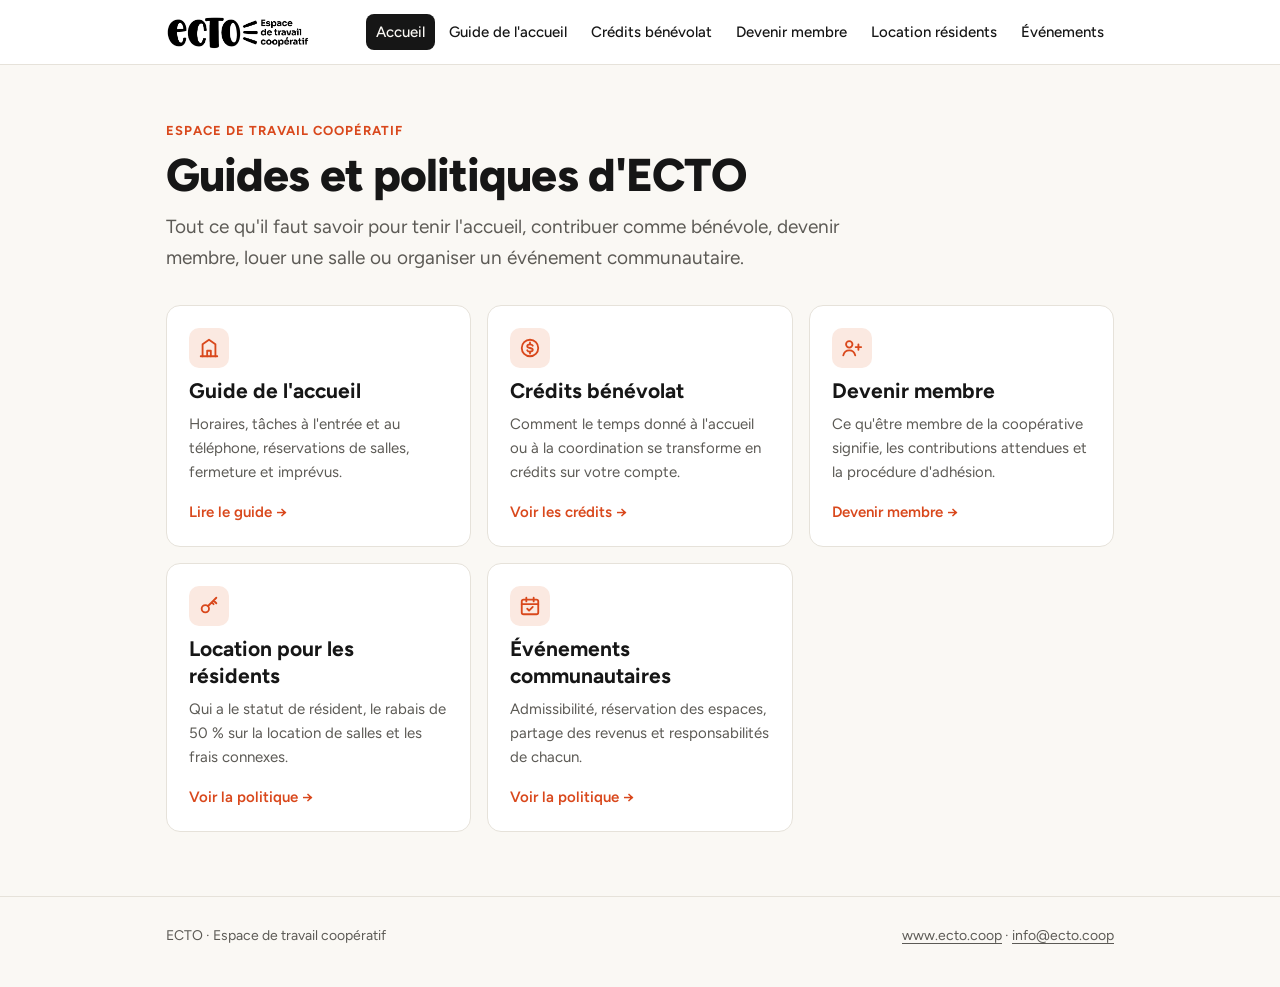
==== index.html @ f6935a98 "Add static website for ECTO guides and policies Six pages (home, welcome guide, volunteer credits, m" ====
<!doctype html>
<html lang="fr">
<head>
  <meta charset="utf-8">
  <meta name="viewport" content="width=device-width, initial-scale=1">
  <title>ECTO — Guides et politiques</title>
  <meta name="description" content="Guides et politiques d'ECTO, espace de travail coopératif : accueil, bénévolat, adhésion, location et événements.">
  <link rel="preconnect" href="https://fonts.googleapis.com">
  <link rel="preconnect" href="https://fonts.gstatic.com" crossorigin>
  <link href="https://fonts.googleapis.com/css2?family=Figtree:wght@400;500;600;700;800&display=swap" rel="stylesheet">
  <link rel="stylesheet" href="assets/style.css">
</head>
<body>
  <div class="site-header">
    <div class="wrap">
      <a class="logo" href="index.html" aria-label="ECTO — accueil"><img src="assets/logo-ecto.jpg" alt="ECTO — Espace de travail coopératif" width="145" height="34"></a>
      <button class="nav-toggle" aria-expanded="false" aria-controls="site-nav">Menu</button>
      <nav class="site-nav" id="site-nav" aria-label="Navigation principale">
        <ul>
          <li><a href="index.html" aria-current="page">Accueil</a></li>
          <li><a href="guide-accueil.html">Guide de l'accueil</a></li>
          <li><a href="credits-benevolat.html">Crédits bénévolat</a></li>
          <li><a href="devenir-membre.html">Devenir membre</a></li>
          <li><a href="location-residents.html">Location résidents</a></li>
          <li><a href="evenements-communautaires.html">Événements</a></li>
        </ul>
      </nav>
    </div>
  </div>

<header class="hero wrap">
  <p class="eyebrow">Espace de travail coopératif</p>
  <h1>Guides et politiques d'ECTO</h1>
  <p class="lead">Tout ce qu'il faut savoir pour tenir l'accueil, contribuer comme bénévole, devenir membre, louer une salle ou organiser un événement communautaire.</p>
</header>

<main class="wrap doc-grid">
  <a class="doc-card" href="guide-accueil.html">
    <span class="icon"><svg viewBox="0 0 24 24" fill="none" stroke="currentColor" stroke-width="2" stroke-linecap="round" stroke-linejoin="round"><path d="M3 21h18"/><path d="M5 21V8l7-5 7 5v13"/><path d="M10 21v-6h4v6"/></svg></span>
    <h2>Guide de l'accueil</h2>
    <p>Horaires, tâches à l'entrée et au téléphone, réservations de salles, fermeture et imprévus.</p>
    <span class="go">Lire le guide →</span>
  </a>
  <a class="doc-card" href="credits-benevolat.html">
    <span class="icon"><svg viewBox="0 0 24 24" fill="none" stroke="currentColor" stroke-width="2" stroke-linecap="round" stroke-linejoin="round"><circle cx="12" cy="12" r="9"/><path d="M15 9.5c-.5-1-1.6-1.5-3-1.5-1.7 0-3 .9-3 2s1.3 1.7 3 2 3 .9 3 2-1.3 2-3 2c-1.4 0-2.5-.5-3-1.5"/><path d="M12 6v2M12 16v2"/></svg></span>
    <h2>Crédits bénévolat</h2>
    <p>Comment le temps donné à l'accueil ou à la coordination se transforme en crédits sur votre compte.</p>
    <span class="go">Voir les crédits →</span>
  </a>
  <a class="doc-card" href="devenir-membre.html">
    <span class="icon"><svg viewBox="0 0 24 24" fill="none" stroke="currentColor" stroke-width="2" stroke-linecap="round" stroke-linejoin="round"><circle cx="9" cy="8" r="3.5"/><path d="M2.5 20c.8-3.5 3.4-5.5 6.5-5.5s5.7 2 6.5 5.5"/><path d="M19 8v6M16 11h6"/></svg></span>
    <h2>Devenir membre</h2>
    <p>Ce qu'être membre de la coopérative signifie, les contributions attendues et la procédure d'adhésion.</p>
    <span class="go">Devenir membre →</span>
  </a>
  <a class="doc-card" href="location-residents.html">
    <span class="icon"><svg viewBox="0 0 24 24" fill="none" stroke="currentColor" stroke-width="2" stroke-linecap="round" stroke-linejoin="round"><circle cx="8" cy="15" r="4"/><path d="M11 12l9-9M17 6l3 3M15 8l2 2"/></svg></span>
    <h2>Location pour les résidents</h2>
    <p>Qui a le statut de résident, le rabais de 50 % sur la location de salles et les frais connexes.</p>
    <span class="go">Voir la politique →</span>
  </a>
  <a class="doc-card" href="evenements-communautaires.html">
    <span class="icon"><svg viewBox="0 0 24 24" fill="none" stroke="currentColor" stroke-width="2" stroke-linecap="round" stroke-linejoin="round"><rect x="3" y="5" width="18" height="16" rx="2"/><path d="M3 10h18M8 3v4M16 3v4"/><path d="M9 15l2 2 4-4"/></svg></span>
    <h2>Événements communautaires</h2>
    <p>Admissibilité, réservation des espaces, partage des revenus et responsabilités de chacun.</p>
    <span class="go">Voir la politique →</span>
  </a>
</main>

  <footer class="site-footer">
    <div class="wrap">
      <span>ECTO · Espace de travail coopératif</span>
      <span><a href="https://www.ecto.coop">www.ecto.coop</a> · <a href="mailto:info@ecto.coop">info@ecto.coop</a></span>
    </div>
  </footer>

  <script>
    (function () {
      var btn = document.querySelector('.nav-toggle');
      var nav = document.getElementById('site-nav');
      btn.addEventListener('click', function () {
        var open = nav.classList.toggle('open');
        btn.setAttribute('aria-expanded', open ? 'true' : 'false');
      });
    })();
  </script>
</body>
</html>
---- assets/style.css ----
:root {
  --bg: #faf8f4;
  --surface: #ffffff;
  --ink: #161616;
  --muted: #5c5a55;
  --line: #e6e2da;
  --accent: #d9481c;
  --accent-soft: #fbe9e1;
  --ok-soft: #e7f2ea;
  --ok: #2f6b3e;
  --radius: 14px;
  --maxw: 980px;
  --font: "Figtree", system-ui, -apple-system, "Segoe UI", Roboto, sans-serif;
}

@media (prefers-color-scheme: dark) {
  :root {
    --bg: #141414;
    --surface: #1d1d1c;
    --ink: #f2efe9;
    --muted: #a8a49c;
    --line: #2f2e2b;
    --accent: #ff7a4d;
    --accent-soft: #3a2219;
    --ok-soft: #1c2e21;
    --ok: #8fd19e;
  }
  .logo img { filter: invert(1); }
}

* { box-sizing: border-box; }

html { scroll-behavior: smooth; }

body {
  margin: 0;
  background: var(--bg);
  color: var(--ink);
  font-family: var(--font);
  font-size: 17px;
  line-height: 1.6;
  -webkit-font-smoothing: antialiased;
}

a { color: var(--accent); text-underline-offset: 3px; }
a:hover { text-decoration-thickness: 2px; }

.wrap { max-width: var(--maxw); margin: 0 auto; padding: 0 16px; }

/* ---------- Header ---------- */
.site-header {
  background: var(--surface);
  border-bottom: 1px solid var(--line);
  position: sticky;
  top: 0;
  z-index: 10;
}
.site-header .wrap {
  display: flex;
  align-items: center;
  justify-content: space-between;
  gap: 16px;
  min-height: 64px;
}
.logo img { height: 34px; width: auto; display: block; }

.nav-toggle {
  display: none;
  background: none;
  border: 1px solid var(--line);
  color: var(--ink);
  border-radius: 8px;
  padding: 6px 12px;
  font: inherit;
  font-size: 15px;
  cursor: pointer;
}
.site-nav ul {
  list-style: none;
  margin: 0;
  padding: 0;
  display: flex;
  flex-wrap: wrap;
  gap: 4px;
}
.site-nav a {
  display: block;
  padding: 6px 10px;
  border-radius: 8px;
  color: var(--ink);
  text-decoration: none;
  font-size: 15px;
  font-weight: 500;
}
.site-nav a:hover { background: var(--accent-soft); }
.site-nav a[aria-current="page"] { background: var(--ink); color: var(--bg); }

@media (max-width: 860px) {
  .nav-toggle { display: block; }
  .site-nav {
    display: none;
    position: absolute;
    top: 64px;
    left: 0;
    right: 0;
    background: var(--surface);
    border-bottom: 1px solid var(--line);
    padding: 8px 16px 16px;
  }
  .site-nav.open { display: block; }
  .site-nav ul { flex-direction: column; }
  .site-nav a { padding: 10px 12px; }
}

/* ---------- Page heading ---------- */
.page-head { padding-top: 48px; padding-bottom: 24px; }
.eyebrow {
  text-transform: uppercase;
  letter-spacing: .08em;
  font-size: 13px;
  font-weight: 700;
  color: var(--accent);
  margin: 0 0 8px;
}
h1 {
  font-size: clamp(32px, 5vw, 46px);
  line-height: 1.1;
  margin: 0 0 12px;
  letter-spacing: -0.02em;
  font-weight: 800;
}
.lead { font-size: 19px; color: var(--muted); max-width: 680px; margin: 0; }
.meta { display: flex; flex-wrap: wrap; gap: 8px; margin-top: 16px; }

.badge {
  display: inline-block;
  font-size: 13px;
  font-weight: 600;
  padding: 3px 10px;
  border-radius: 999px;
  background: var(--accent-soft);
  color: var(--accent);
}
.badge.neutral { background: var(--line); color: var(--muted); }

/* ---------- Content layout ---------- */
.layout {
  display: grid;
  grid-template-columns: 220px 1fr;
  gap: 48px;
  align-items: start;
  padding-bottom: 64px;
}
.toc {
  position: sticky;
  top: 88px;
  font-size: 14px;
}
.toc p { font-weight: 700; margin: 0 0 8px; color: var(--muted); text-transform: uppercase; letter-spacing: .06em; font-size: 12px; }
.toc ol { list-style: none; margin: 0; padding: 0; border-left: 2px solid var(--line); }
.toc a { display: block; padding: 4px 0 4px 12px; color: var(--muted); text-decoration: none; }
.toc a:hover { color: var(--ink); }

@media (max-width: 860px) {
  .layout { grid-template-columns: 1fr; gap: 0; }
  .toc { display: none; }
}

.content { min-width: 0; }
.content section { scroll-margin-top: 88px; margin-bottom: 40px; }
.content h2 {
  font-size: 26px;
  line-height: 1.25;
  margin: 0 0 12px;
  letter-spacing: -0.01em;
}
.content h3 { font-size: 19px; margin: 24px 0 8px; }
.content p { margin: 0 0 14px; }
.content ul, .content ol { padding-left: 22px; margin: 0 0 14px; }
.content li { margin-bottom: 6px; }
.content li ul { margin-top: 6px; }

.num {
  display: inline-block;
  min-width: 1.6em;
  color: var(--accent);
}

/* ---------- Components ---------- */
.card {
  background: var(--surface);
  border: 1px solid var(--line);
  border-radius: var(--radius);
  padding: 20px 22px;
  margin-bottom: 16px;
}
.card > :last-child { margin-bottom: 0; }
.card h3:first-child { margin-top: 0; }

.callout {
  border-left: 4px solid var(--accent);
  background: var(--accent-soft);
  border-radius: 0 var(--radius) var(--radius) 0;
  padding: 16px 20px;
  margin: 0 0 16px;
}
.callout.ok { border-color: var(--ok); background: var(--ok-soft); }
.callout > :last-child { margin-bottom: 0; }

.grid-2 { display: grid; grid-template-columns: repeat(2, 1fr); gap: 16px; margin-bottom: 16px; }
.grid-3 { display: grid; grid-template-columns: repeat(3, 1fr); gap: 16px; margin-bottom: 16px; }
.grid-2 .card, .grid-3 .card { margin-bottom: 0; }
@media (max-width: 680px) {
  .grid-2, .grid-3 { grid-template-columns: 1fr; }
}

.stat { font-size: 34px; font-weight: 800; line-height: 1; margin: 0 0 6px; color: var(--accent); }
.stat-label { margin: 0; color: var(--muted); font-size: 15px; }

.steps { list-style: none; padding: 0 !important; counter-reset: step; }
.steps > li {
  counter-increment: step;
  position: relative;
  padding: 0 0 18px 52px;
  margin: 0;
}
.steps > li::before {
  content: counter(step);
  position: absolute;
  left: 0;
  top: 0;
  width: 34px;
  height: 34px;
  border-radius: 50%;
  background: var(--ink);
  color: var(--bg);
  display: grid;
  place-items: center;
  font-weight: 700;
  font-size: 15px;
}
.steps > li:not(:last-child)::after {
  content: "";
  position: absolute;
  left: 16px;
  top: 38px;
  bottom: 4px;
  width: 2px;
  background: var(--line);
}

.btn {
  display: inline-block;
  background: var(--ink);
  color: var(--bg);
  padding: 10px 18px;
  border-radius: 10px;
  text-decoration: none;
  font-weight: 600;
  font-size: 15px;
}
.btn:hover { background: var(--accent); color: #fff; }
.btn-row { display: flex; flex-wrap: wrap; gap: 10px; margin: 8px 0 16px; }
.btn.ghost { background: transparent; color: var(--ink); border: 1px solid var(--line); }
.btn.ghost:hover { border-color: var(--accent); color: var(--accent); background: transparent; }

.schedule { display: flex; flex-wrap: wrap; gap: 10px; margin: 0 0 16px; }
.schedule span {
  background: var(--surface);
  border: 1px solid var(--line);
  border-radius: 10px;
  padding: 8px 14px;
  font-weight: 600;
}

/* ---------- Home ---------- */
.hero { padding-top: 56px; padding-bottom: 32px; }
.hero h1 { max-width: 720px; }
.doc-grid {
  display: grid;
  grid-template-columns: repeat(auto-fill, minmax(280px, 1fr));
  gap: 16px;
  padding-bottom: 64px;
}
.doc-card {
  display: flex;
  flex-direction: column;
  background: var(--surface);
  border: 1px solid var(--line);
  border-radius: var(--radius);
  padding: 22px;
  text-decoration: none;
  color: var(--ink);
  transition: border-color .15s, transform .15s;
}
.doc-card:hover { border-color: var(--accent); transform: translateY(-2px); }
.doc-card h2 { font-size: 21px; margin: 10px 0 8px; line-height: 1.25; }
.doc-card p { margin: 0 0 16px; color: var(--muted); font-size: 15px; flex: 1; }
.doc-card .go { font-weight: 600; color: var(--accent); font-size: 15px; }
.doc-card .icon {
  width: 40px;
  height: 40px;
  border-radius: 10px;
  background: var(--accent-soft);
  color: var(--accent);
  display: grid;
  place-items: center;
}
.doc-card .icon svg { width: 22px; height: 22px; }

/* ---------- Footer ---------- */
.site-footer {
  border-top: 1px solid var(--line);
  padding: 28px 0 40px;
  color: var(--muted);
  font-size: 14px;
}
.site-footer .wrap { display: flex; flex-wrap: wrap; gap: 8px 24px; justify-content: space-between; }
.site-footer a { color: var(--muted); }

@media print {
  .site-header, .toc, .site-footer { display: none; }
  .layout { grid-template-columns: 1fr; }
  body { background: #fff; color: #000; }
}
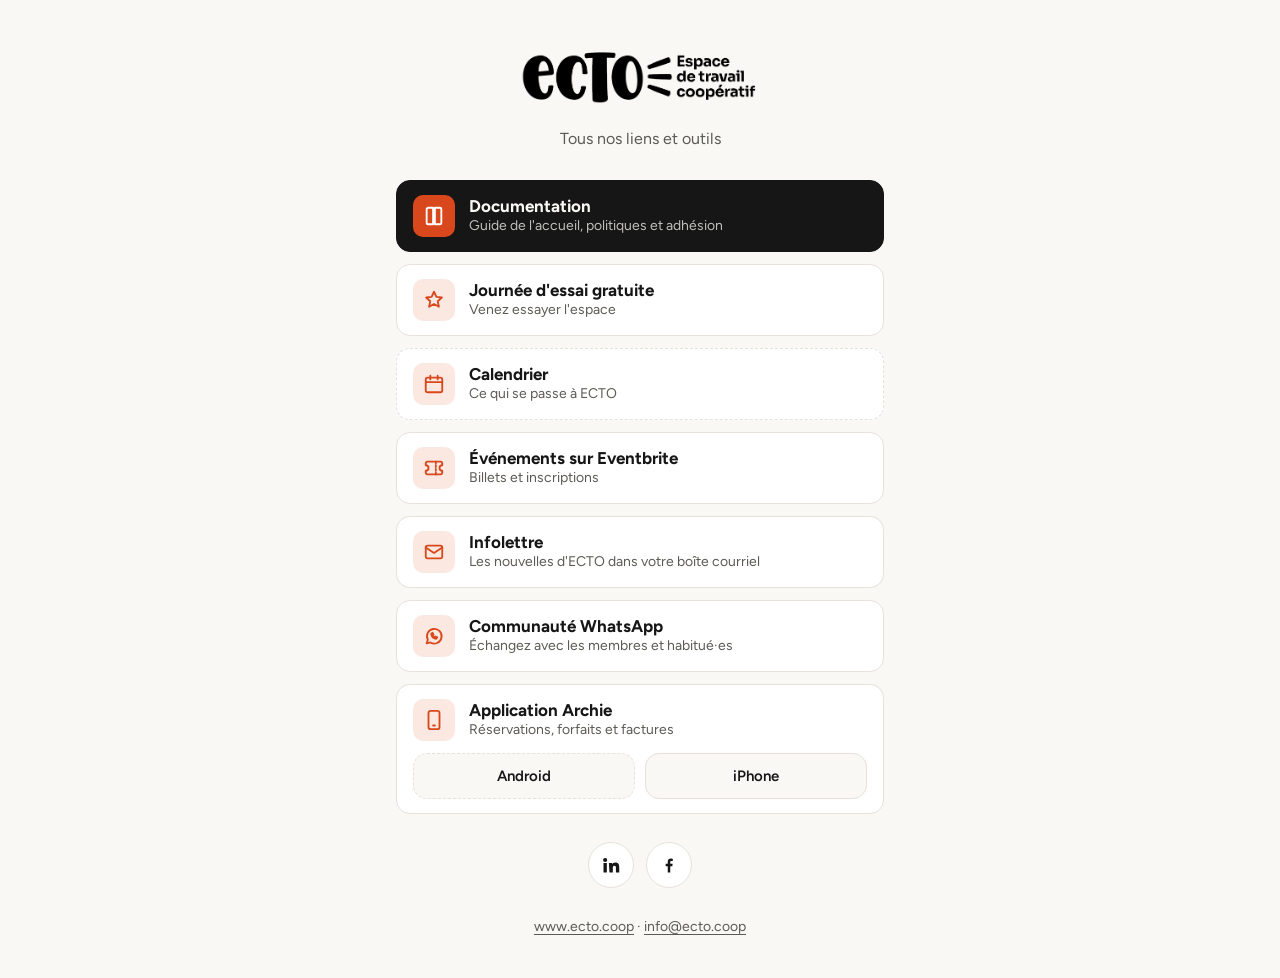
==== commit 4fe2415c: "Turn index into a link page for ECTO tools The documentation home moves to documentation.html. The n" ====
--- a/index.html
+++ b/index.html
@@ -3,86 +3,89 @@
 <head>
   <meta charset="utf-8">
   <meta name="viewport" content="width=device-width, initial-scale=1">
-  <title>ECTO — Guides et politiques</title>
-  <meta name="description" content="Guides et politiques d'ECTO, espace de travail coopératif : accueil, bénévolat, adhésion, location et événements.">
+  <title>ECTO — Liens</title>
+  <meta name="description" content="Tous les liens et outils d'ECTO, espace de travail coopératif : documentation, journée d'essai, événements, infolettre, communauté et application Archie.">
   <link rel="preconnect" href="https://fonts.googleapis.com">
   <link rel="preconnect" href="https://fonts.gstatic.com" crossorigin>
   <link href="https://fonts.googleapis.com/css2?family=Figtree:wght@400;500;600;700;800&display=swap" rel="stylesheet">
   <link rel="stylesheet" href="assets/style.css">
 </head>
-<body>
-  <div class="site-header">
-    <div class="wrap">
-      <a class="logo" href="index.html" aria-label="ECTO — accueil"><img src="assets/logo-ecto.jpg" alt="ECTO — Espace de travail coopératif" width="145" height="34"></a>
-      <button class="nav-toggle" aria-expanded="false" aria-controls="site-nav">Menu</button>
-      <nav class="site-nav" id="site-nav" aria-label="Navigation principale">
-        <ul>
-          <li><a href="index.html" aria-current="page">Accueil</a></li>
-          <li><a href="guide-accueil.html">Guide de l'accueil</a></li>
-          <li><a href="credits-benevolat.html">Crédits bénévolat</a></li>
-          <li><a href="devenir-membre.html">Devenir membre</a></li>
-          <li><a href="location-residents.html">Location résidents</a></li>
-          <li><a href="evenements-communautaires.html">Événements</a></li>
-        </ul>
-      </nav>
-    </div>
-  </div>
+<body class="links-page">
+  <main class="links">
+    <header class="links-head">
+      <a class="logo" href="https://www.ecto.coop"><img src="assets/logo-ecto.jpg" alt="ECTO — Espace de travail coopératif" width="240" height="56"></a>
+      <p>Tous nos liens et outils</p>
+    </header>
 
-<header class="hero wrap">
-  <p class="eyebrow">Espace de travail coopératif</p>
-  <h1>Guides et politiques d'ECTO</h1>
-  <p class="lead">Tout ce qu'il faut savoir pour tenir l'accueil, contribuer comme bénévole, devenir membre, louer une salle ou organiser un événement communautaire.</p>
-</header>
+    <!--
+      LIENS À COMPLÉTER : les liens marqués data-todo pointent vers une adresse
+      provisoire. Remplacez le href puis retirez l'attribut data-todo.
+    -->
+    <ul class="link-list">
+      <li>
+        <a class="link featured" href="documentation.html">
+          <span class="link-icon"><svg viewBox="0 0 24 24" fill="none" stroke="currentColor" stroke-width="2" stroke-linecap="round" stroke-linejoin="round"><path d="M4 4.5A1.5 1.5 0 0 1 5.5 3H11v18H5.5A1.5 1.5 0 0 1 4 19.5z"/><path d="M20 4.5A1.5 1.5 0 0 0 18.5 3H13v18h5.5a1.5 1.5 0 0 0 1.5-1.5z"/></svg></span>
+          <span class="link-text"><strong>Documentation</strong><small>Guide de l'accueil, politiques et adhésion</small></span>
+        </a>
+      </li>
+      <li>
+        <a class="link" href="https://ecto.coop/formulaire-journee-dessai/">
+          <span class="link-icon"><svg viewBox="0 0 24 24" fill="none" stroke="currentColor" stroke-width="2" stroke-linecap="round" stroke-linejoin="round"><path d="M12 3l2.6 5.6 6 .7-4.5 4.1 1.2 6L12 16.4 6.7 19.4l1.2-6L3.4 9.3l6-.7z"/></svg></span>
+          <span class="link-text"><strong>Journée d'essai gratuite</strong><small>Venez essayer l'espace</small></span>
+        </a>
+      </li>
+      <li>
+        <a class="link" href="#" data-todo="calendrier">
+          <span class="link-icon"><svg viewBox="0 0 24 24" fill="none" stroke="currentColor" stroke-width="2" stroke-linecap="round" stroke-linejoin="round"><rect x="3" y="5" width="18" height="16" rx="2"/><path d="M3 10h18M8 3v4M16 3v4"/></svg></span>
+          <span class="link-text"><strong>Calendrier</strong><small>Ce qui se passe à ECTO</small></span>
+        </a>
+      </li>
+      <li>
+        <a class="link" href="https://www.eventbrite.com/o/6151391417">
+          <span class="link-icon"><svg viewBox="0 0 24 24" fill="none" stroke="currentColor" stroke-width="2" stroke-linecap="round" stroke-linejoin="round"><path d="M3 9V7a2 2 0 0 1 2-2h14a2 2 0 0 1 2 2v2a3 3 0 0 0 0 6v2a2 2 0 0 1-2 2H5a2 2 0 0 1-2-2v-2a3 3 0 0 0 0-6z"/><path d="M14 5v14" stroke-dasharray="2 2"/></svg></span>
+          <span class="link-text"><strong>Événements sur Eventbrite</strong><small>Billets et inscriptions</small></span>
+        </a>
+      </li>
+      <li>
+        <a class="link" href="https://e3d7c1e4.sibforms.com/serve/[base64]">
+          <span class="link-icon"><svg viewBox="0 0 24 24" fill="none" stroke="currentColor" stroke-width="2" stroke-linecap="round" stroke-linejoin="round"><rect x="3" y="5" width="18" height="14" rx="2"/><path d="M3 7l9 6 9-6"/></svg></span>
+          <span class="link-text"><strong>Infolettre</strong><small>Les nouvelles d'ECTO dans votre boîte courriel</small></span>
+        </a>
+      </li>
+      <li>
+        <a class="link" href="https://chat.whatsapp.com/CeHUJinr5HvImSAa9Y9lNJ">
+          <span class="link-icon"><svg viewBox="0 0 24 24" fill="none" stroke="currentColor" stroke-width="2" stroke-linecap="round" stroke-linejoin="round"><path d="M4 20l1.3-3.9A8 8 0 1 1 8 19z"/><path d="M9 9.5c0 3 2.5 5.5 5.5 5.5l1-1.5-2-1-1 1a4 4 0 0 1-2-2l1-1-1-2z"/></svg></span>
+          <span class="link-text"><strong>Communauté WhatsApp</strong><small>Échangez avec les membres et habitué·es</small></span>
+        </a>
+      </li>
+      <li class="link-pair">
+        <div class="link-pair-head">
+          <span class="link-icon"><svg viewBox="0 0 24 24" fill="none" stroke="currentColor" stroke-width="2" stroke-linecap="round" stroke-linejoin="round"><rect x="6" y="2" width="12" height="20" rx="2.5"/><path d="M11 18h2"/></svg></span>
+          <span class="link-text"><strong>Application Archie</strong><small>Réservations, forfaits et factures</small></span>
+        </div>
+        <div class="link-pair-buttons">
+          <a class="link small" href="https://archieapp.co/download" data-todo="archie-android">Android</a>
+          <a class="link small" href="https://apps.apple.com/app/id1516909512">iPhone</a>
+        </div>
+      </li>
+    </ul>
 
-<main class="wrap doc-grid">
-  <a class="doc-card" href="guide-accueil.html">
-    <span class="icon"><svg viewBox="0 0 24 24" fill="none" stroke="currentColor" stroke-width="2" stroke-linecap="round" stroke-linejoin="round"><path d="M3 21h18"/><path d="M5 21V8l7-5 7 5v13"/><path d="M10 21v-6h4v6"/></svg></span>
-    <h2>Guide de l'accueil</h2>
-    <p>Horaires, tâches à l'entrée et au téléphone, réservations de salles, fermeture et imprévus.</p>
-    <span class="go">Lire le guide →</span>
-  </a>
-  <a class="doc-card" href="credits-benevolat.html">
-    <span class="icon"><svg viewBox="0 0 24 24" fill="none" stroke="currentColor" stroke-width="2" stroke-linecap="round" stroke-linejoin="round"><circle cx="12" cy="12" r="9"/><path d="M15 9.5c-.5-1-1.6-1.5-3-1.5-1.7 0-3 .9-3 2s1.3 1.7 3 2 3 .9 3 2-1.3 2-3 2c-1.4 0-2.5-.5-3-1.5"/><path d="M12 6v2M12 16v2"/></svg></span>
-    <h2>Crédits bénévolat</h2>
-    <p>Comment le temps donné à l'accueil ou à la coordination se transforme en crédits sur votre compte.</p>
-    <span class="go">Voir les crédits →</span>
-  </a>
-  <a class="doc-card" href="devenir-membre.html">
-    <span class="icon"><svg viewBox="0 0 24 24" fill="none" stroke="currentColor" stroke-width="2" stroke-linecap="round" stroke-linejoin="round"><circle cx="9" cy="8" r="3.5"/><path d="M2.5 20c.8-3.5 3.4-5.5 6.5-5.5s5.7 2 6.5 5.5"/><path d="M19 8v6M16 11h6"/></svg></span>
-    <h2>Devenir membre</h2>
-    <p>Ce qu'être membre de la coopérative signifie, les contributions attendues et la procédure d'adhésion.</p>
-    <span class="go">Devenir membre →</span>
-  </a>
-  <a class="doc-card" href="location-residents.html">
-    <span class="icon"><svg viewBox="0 0 24 24" fill="none" stroke="currentColor" stroke-width="2" stroke-linecap="round" stroke-linejoin="round"><circle cx="8" cy="15" r="4"/><path d="M11 12l9-9M17 6l3 3M15 8l2 2"/></svg></span>
-    <h2>Location pour les résidents</h2>
-    <p>Qui a le statut de résident, le rabais de 50 % sur la location de salles et les frais connexes.</p>
-    <span class="go">Voir la politique →</span>
-  </a>
-  <a class="doc-card" href="evenements-communautaires.html">
-    <span class="icon"><svg viewBox="0 0 24 24" fill="none" stroke="currentColor" stroke-width="2" stroke-linecap="round" stroke-linejoin="round"><rect x="3" y="5" width="18" height="16" rx="2"/><path d="M3 10h18M8 3v4M16 3v4"/><path d="M9 15l2 2 4-4"/></svg></span>
-    <h2>Événements communautaires</h2>
-    <p>Admissibilité, réservation des espaces, partage des revenus et responsabilités de chacun.</p>
-    <span class="go">Voir la politique →</span>
-  </a>
-</main>
+    <ul class="socials" aria-label="Réseaux sociaux">
+      <li>
+        <a href="https://www.linkedin.com/company/coop-rative-ecto/" aria-label="LinkedIn">
+          <svg viewBox="0 0 24 24" fill="currentColor"><path d="M4.98 3.5a2.5 2.5 0 1 1 0 5 2.5 2.5 0 0 1 0-5zM3 9.5h4V21H3zM9.5 9.5h3.8v1.6h.06c.53-1 1.83-2.06 3.77-2.06 4.03 0 4.77 2.65 4.77 6.1V21h-4v-5.2c0-1.24-.02-2.84-1.73-2.84-1.74 0-2 1.35-2 2.75V21h-4z"/></svg>
+        </a>
+      </li>
+      <li>
+        <a href="https://www.facebook.com/ecto.coop" aria-label="Facebook">
+          <svg viewBox="0 0 24 24" fill="currentColor"><path d="M13.5 21v-7.5h2.5l.4-3h-2.9V8.6c0-.87.25-1.46 1.5-1.46h1.55V4.47A20 20 0 0 0 14.3 4.3c-2.25 0-3.8 1.37-3.8 3.9v2.3H8v3h2.5V21z"/></svg>
+        </a>
+      </li>
+    </ul>
 
-  <footer class="site-footer">
-    <div class="wrap">
-      <span>ECTO · Espace de travail coopératif</span>
-      <span><a href="https://www.ecto.coop">www.ecto.coop</a> · <a href="mailto:info@ecto.coop">info@ecto.coop</a></span>
-    </div>
-  </footer>
-
-  <script>
-    (function () {
-      var btn = document.querySelector('.nav-toggle');
-      var nav = document.getElementById('site-nav');
-      btn.addEventListener('click', function () {
-        var open = nav.classList.toggle('open');
-        btn.setAttribute('aria-expanded', open ? 'true' : 'false');
-      });
-    })();
-  </script>
+    <footer class="links-foot">
+      <a href="https://www.ecto.coop">www.ecto.coop</a> · <a href="mailto:info@ecto.coop">info@ecto.coop</a>
+    </footer>
+  </main>
 </body>
 </html>
--- a/assets/style.css
+++ b/assets/style.css
@@ -25,7 +25,7 @@
     --ok-soft: #1c2e21;
     --ok: #8fd19e;
   }
-  .logo img { filter: invert(1); }
+  body .logo img { filter: invert(1); mix-blend-mode: screen; }
 }
 
 * { box-sizing: border-box; }
@@ -62,7 +62,7 @@
   gap: 16px;
   min-height: 64px;
 }
-.logo img { height: 34px; width: auto; display: block; }
+.logo img { height: 34px; width: auto; display: block; mix-blend-mode: multiply; }
 
 .nav-toggle {
   display: none;
@@ -323,3 +323,86 @@
   .layout { grid-template-columns: 1fr; }
   body { background: #fff; color: #000; }
 }
+
+/* ---------- Link page (index) ---------- */
+.links-page { min-height: 100vh; }
+.links {
+  max-width: 520px;
+  margin: 0 auto;
+  padding: 48px 16px 40px;
+}
+.links-head { text-align: center; margin-bottom: 28px; }
+.links-head .logo { display: inline-block; }
+.links-head .logo img { height: 56px; width: auto; margin: 0 auto; }
+.links-head p { margin: 14px 0 0; color: var(--muted); font-size: 16px; }
+
+.link-list { list-style: none; margin: 0; padding: 0; display: grid; gap: 12px; }
+.link, .link-pair {
+  display: flex;
+  align-items: center;
+  gap: 14px;
+  background: var(--surface);
+  border: 1px solid var(--line);
+  border-radius: var(--radius);
+  padding: 14px 16px;
+  color: var(--ink);
+  text-decoration: none;
+  transition: border-color .15s, transform .15s;
+}
+a.link:hover { border-color: var(--accent); transform: translateY(-2px); }
+.link.featured { background: var(--ink); color: var(--bg); border-color: var(--ink); }
+.link.featured small { color: var(--bg); opacity: .75; }
+.link.featured .link-icon { background: var(--accent); color: #fff; }
+
+.link-icon {
+  flex: none;
+  width: 42px;
+  height: 42px;
+  border-radius: 10px;
+  background: var(--accent-soft);
+  color: var(--accent);
+  display: grid;
+  place-items: center;
+}
+.link-icon svg { width: 22px; height: 22px; }
+.link-text { display: flex; flex-direction: column; min-width: 0; }
+.link-text strong { font-size: 17px; line-height: 1.3; }
+.link-text small { font-size: 14px; color: var(--muted); line-height: 1.35; }
+
+.link-pair { flex-direction: column; align-items: stretch; gap: 12px; }
+.link-pair-head { display: flex; align-items: center; gap: 14px; }
+.link-pair-buttons { display: grid; grid-template-columns: 1fr 1fr; gap: 10px; }
+.link.small {
+  justify-content: center;
+  padding: 10px;
+  font-weight: 600;
+  font-size: 15px;
+  background: var(--bg);
+}
+
+.link[data-todo] { border-style: dashed; }
+
+.socials {
+  list-style: none;
+  margin: 28px 0 0;
+  padding: 0;
+  display: flex;
+  justify-content: center;
+  gap: 12px;
+}
+.socials a {
+  width: 46px;
+  height: 46px;
+  border-radius: 50%;
+  display: grid;
+  place-items: center;
+  background: var(--surface);
+  border: 1px solid var(--line);
+  color: var(--ink);
+  transition: border-color .15s, color .15s;
+}
+.socials a:hover { border-color: var(--accent); color: var(--accent); }
+.socials svg { width: 20px; height: 20px; }
+
+.links-foot { text-align: center; margin-top: 28px; font-size: 14px; color: var(--muted); }
+.links-foot a { color: var(--muted); }
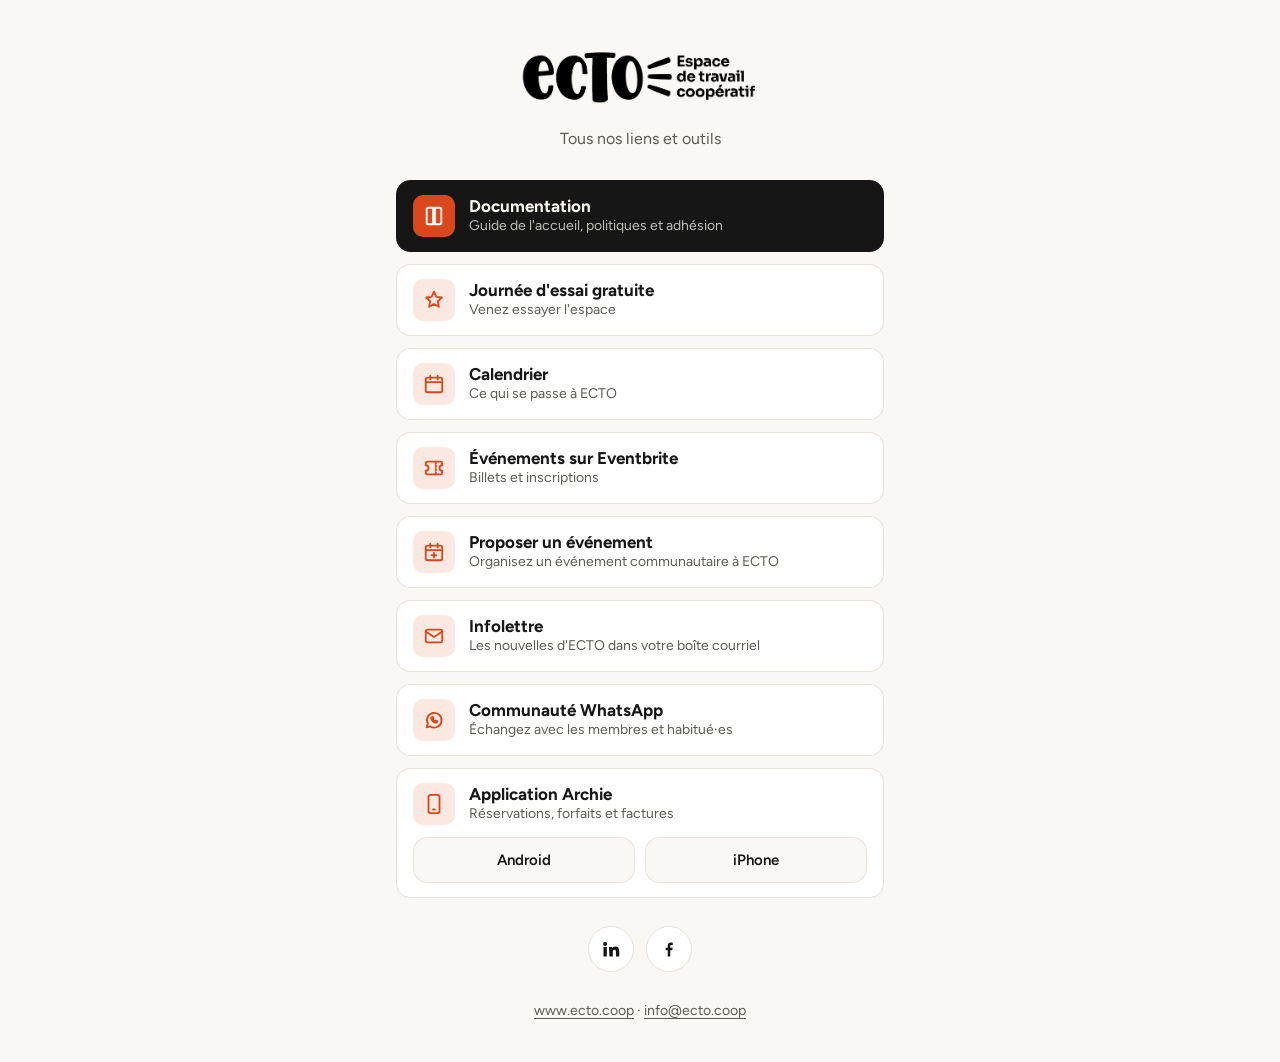
==== commit 421d9ccc: "Fill in remaining tool links on the link page Trial day form, event proposal form, calendar and the " ====
--- a/index.html
+++ b/index.html
@@ -17,10 +17,6 @@
       <p>Tous nos liens et outils</p>
     </header>
 
-    <!--
-      LIENS À COMPLÉTER : les liens marqués data-todo pointent vers une adresse
-      provisoire. Remplacez le href puis retirez l'attribut data-todo.
-    -->
     <ul class="link-list">
       <li>
         <a class="link featured" href="documentation.html">
@@ -29,13 +25,13 @@
         </a>
       </li>
       <li>
-        <a class="link" href="https://ecto.coop/formulaire-journee-dessai/">
+        <a class="link" href="https://form.jotform.com/241643882024051">
           <span class="link-icon"><svg viewBox="0 0 24 24" fill="none" stroke="currentColor" stroke-width="2" stroke-linecap="round" stroke-linejoin="round"><path d="M12 3l2.6 5.6 6 .7-4.5 4.1 1.2 6L12 16.4 6.7 19.4l1.2-6L3.4 9.3l6-.7z"/></svg></span>
           <span class="link-text"><strong>Journée d'essai gratuite</strong><small>Venez essayer l'espace</small></span>
         </a>
       </li>
       <li>
-        <a class="link" href="#" data-todo="calendrier">
+        <a class="link" href="https://calendrier.ecto.coop">
           <span class="link-icon"><svg viewBox="0 0 24 24" fill="none" stroke="currentColor" stroke-width="2" stroke-linecap="round" stroke-linejoin="round"><rect x="3" y="5" width="18" height="16" rx="2"/><path d="M3 10h18M8 3v4M16 3v4"/></svg></span>
           <span class="link-text"><strong>Calendrier</strong><small>Ce qui se passe à ECTO</small></span>
         </a>
@@ -44,6 +40,12 @@
         <a class="link" href="https://www.eventbrite.com/o/6151391417">
           <span class="link-icon"><svg viewBox="0 0 24 24" fill="none" stroke="currentColor" stroke-width="2" stroke-linecap="round" stroke-linejoin="round"><path d="M3 9V7a2 2 0 0 1 2-2h14a2 2 0 0 1 2 2v2a3 3 0 0 0 0 6v2a2 2 0 0 1-2 2H5a2 2 0 0 1-2-2v-2a3 3 0 0 0 0-6z"/><path d="M14 5v14" stroke-dasharray="2 2"/></svg></span>
           <span class="link-text"><strong>Événements sur Eventbrite</strong><small>Billets et inscriptions</small></span>
+        </a>
+      </li>
+      <li>
+        <a class="link" href="https://docs.google.com/forms/d/1024bbvSTSHxNysvDzS1BaW3bJS0vmzf19k7DGwWUXtQ/viewform">
+          <span class="link-icon"><svg viewBox="0 0 24 24" fill="none" stroke="currentColor" stroke-width="2" stroke-linecap="round" stroke-linejoin="round"><rect x="3" y="5" width="18" height="16" rx="2"/><path d="M3 10h18M8 3v4M16 3v4"/><path d="M12 13v5M9.5 15.5h5"/></svg></span>
+          <span class="link-text"><strong>Proposer un événement</strong><small>Organisez un événement communautaire à ECTO</small></span>
         </a>
       </li>
       <li>
@@ -64,7 +66,7 @@
           <span class="link-text"><strong>Application Archie</strong><small>Réservations, forfaits et factures</small></span>
         </div>
         <div class="link-pair-buttons">
-          <a class="link small" href="https://archieapp.co/download" data-todo="archie-android">Android</a>
+          <a class="link small" href="https://play.google.com/store/apps/details?id=com.getspacial.mobileapp">Android</a>
           <a class="link small" href="https://apps.apple.com/app/id1516909512">iPhone</a>
         </div>
       </li>
--- a/assets/style.css
+++ b/assets/style.css
@@ -380,7 +380,6 @@
   background: var(--bg);
 }
 
-.link[data-todo] { border-style: dashed; }
 
 .socials {
   list-style: none;
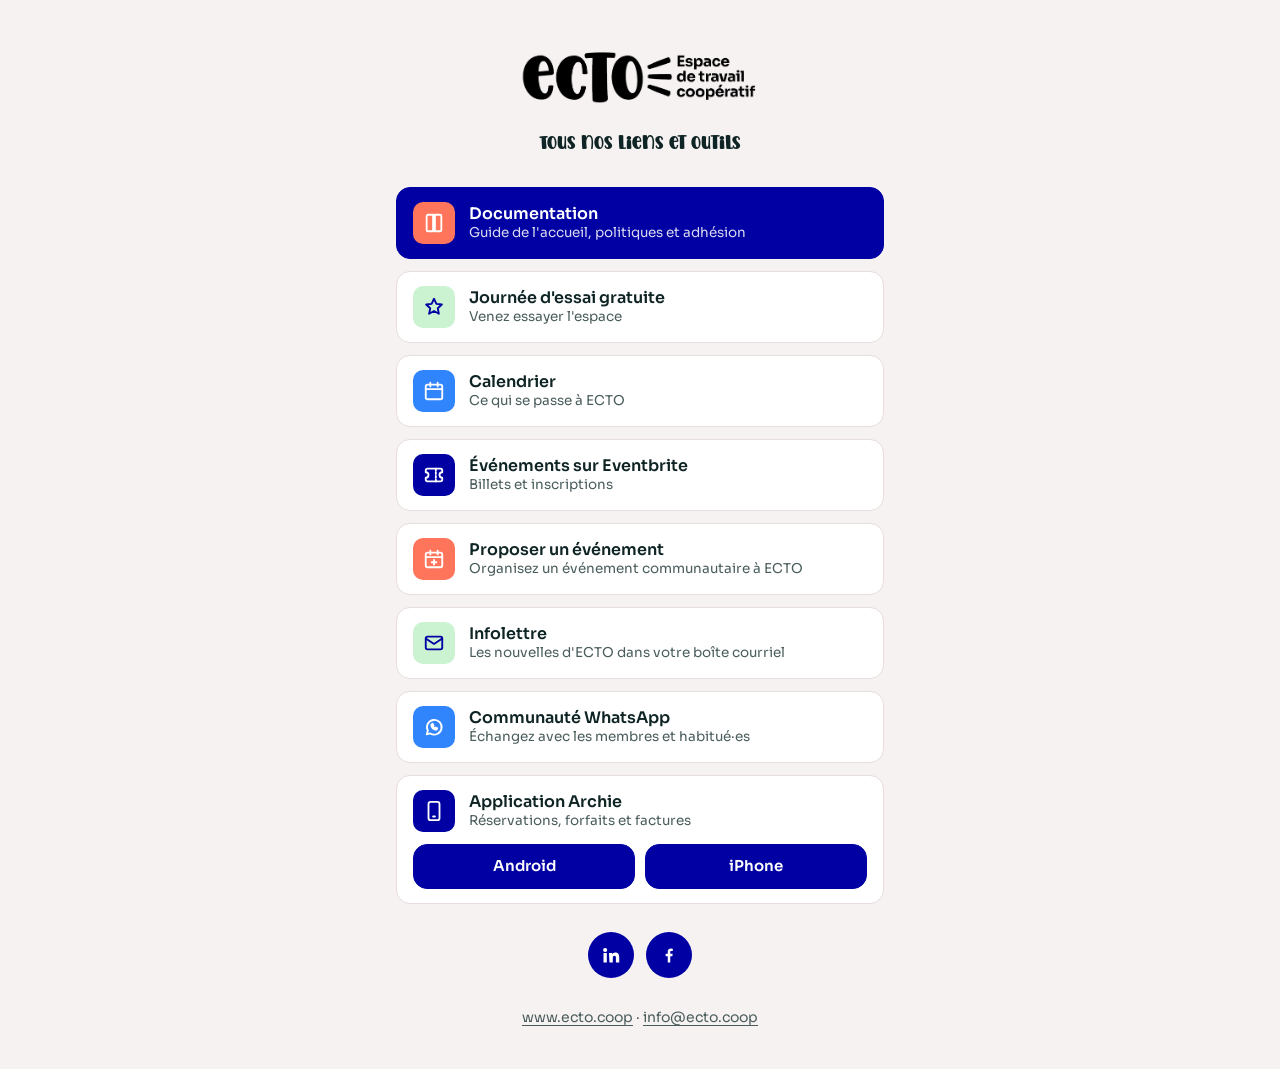
==== commit 4be20e86: "Use ecto.coop colors and fonts Sora for text and Super Sunkissed for headings, with the ecto.coop pa" ====
--- a/index.html
+++ b/index.html
@@ -7,7 +7,7 @@
   <meta name="description" content="Tous les liens et outils d'ECTO, espace de travail coopératif : documentation, journée d'essai, événements, infolettre, communauté et application Archie.">
   <link rel="preconnect" href="https://fonts.googleapis.com">
   <link rel="preconnect" href="https://fonts.gstatic.com" crossorigin>
-  <link href="https://fonts.googleapis.com/css2?family=Figtree:wght@400;500;600;700;800&display=swap" rel="stylesheet">
+  <link href="https://fonts.googleapis.com/css2?family=Sora:wght@400;500;600;700&display=swap" rel="stylesheet">
   <link rel="stylesheet" href="assets/style.css">
 </head>
 <body class="links-page">
@@ -43,7 +43,7 @@
         </a>
       </li>
       <li>
-        <a class="link" href="https://docs.google.com/forms/d/1024bbvSTSHxNysvDzS1BaW3bJS0vmzf19k7DGwWUXtQ/viewform">
+        <a class="link" href="https://forms.gle/PgiZMT22bEAgsQfm6">
           <span class="link-icon"><svg viewBox="0 0 24 24" fill="none" stroke="currentColor" stroke-width="2" stroke-linecap="round" stroke-linejoin="round"><rect x="3" y="5" width="18" height="16" rx="2"/><path d="M3 10h18M8 3v4M16 3v4"/><path d="M12 13v5M9.5 15.5h5"/></svg></span>
           <span class="link-text"><strong>Proposer un événement</strong><small>Organisez un événement communautaire à ECTO</small></span>
         </a>
--- a/assets/style.css
+++ b/assets/style.css
@@ -1,29 +1,56 @@
+/* Palette et polices reprises de www.ecto.coop */
+
+@font-face {
+  font-family: "Super Sunkissed";
+  src: url("fonts/Super-Sunkissed.ttf") format("truetype");
+  font-weight: 400;
+  font-style: normal;
+  font-display: swap;
+}
+
 :root {
-  --bg: #faf8f4;
+  /* Couleurs ECTO */
+  --ecto-bleu: #0000a3;
+  --ecto-bleu-clair: #3185fc;
+  --ecto-corail: #ff755c;
+  --ecto-menthe: #cbf3d2;
+  --ecto-sarcelle: #155b5a;
+  --ecto-encre: #0f2424;
+  --ecto-creme: #f7f2f2;
+
+  --bg: var(--ecto-creme);
   --surface: #ffffff;
-  --ink: #161616;
-  --muted: #5c5a55;
-  --line: #e6e2da;
-  --accent: #d9481c;
-  --accent-soft: #fbe9e1;
-  --ok-soft: #e7f2ea;
-  --ok: #2f6b3e;
+  --ink: var(--ecto-encre);
+  --muted: #4a5c5c;
+  --line: #e7dddd;
+  --accent: var(--ecto-bleu);
+  --accent-soft: #e5e5f6;
+  --on-accent: #ffffff;
+  --coral-soft: #ffe8e3;
+  --ok: var(--ecto-sarcelle);
+  --ok-soft: var(--ecto-menthe);
+  --hero-bg: var(--ecto-bleu);
+  --hero-ink: #ffffff;
+
   --radius: 14px;
   --maxw: 980px;
-  --font: "Figtree", system-ui, -apple-system, "Segoe UI", Roboto, sans-serif;
+  --font: "Sora", system-ui, -apple-system, "Segoe UI", Roboto, sans-serif;
+  --display: "Super Sunkissed", "Sora", system-ui, sans-serif;
 }
 
 @media (prefers-color-scheme: dark) {
   :root {
-    --bg: #141414;
-    --surface: #1d1d1c;
-    --ink: #f2efe9;
-    --muted: #a8a49c;
-    --line: #2f2e2b;
-    --accent: #ff7a4d;
-    --accent-soft: #3a2219;
-    --ok-soft: #1c2e21;
-    --ok: #8fd19e;
+    --bg: #0c1d1d;
+    --surface: #132b2b;
+    --ink: #f7f2f2;
+    --muted: #a9bdbd;
+    --line: #234040;
+    --accent: #9fb4ff;
+    --accent-soft: #1d2654;
+    --on-accent: #0f2424;
+    --coral-soft: #3a231f;
+    --ok: var(--ecto-menthe);
+    --ok-soft: #183a33;
   }
   body .logo img { filter: invert(1); mix-blend-mode: screen; }
 }
@@ -37,8 +64,8 @@
   background: var(--bg);
   color: var(--ink);
   font-family: var(--font);
-  font-size: 17px;
-  line-height: 1.6;
+  font-size: 16px;
+  line-height: 1.65;
   -webkit-font-smoothing: antialiased;
 }
 
@@ -47,32 +74,40 @@
 
 .wrap { max-width: var(--maxw); margin: 0 auto; padding: 0 16px; }
 
+h1, .content h2, .doc-card h2, .stat {
+  font-family: var(--display);
+  font-weight: 400;
+  font-synthesis: none;
+}
+
 /* ---------- Header ---------- */
 .site-header {
-  background: var(--surface);
+  background: var(--bg);
   border-bottom: 1px solid var(--line);
   position: sticky;
   top: 0;
   z-index: 10;
 }
 .site-header .wrap {
+  max-width: 1180px;
   display: flex;
   align-items: center;
   justify-content: space-between;
   gap: 16px;
-  min-height: 64px;
+  min-height: 68px;
 }
 .logo img { height: 34px; width: auto; display: block; mix-blend-mode: multiply; }
 
 .nav-toggle {
   display: none;
   background: none;
-  border: 1px solid var(--line);
+  border: 1px solid var(--ink);
   color: var(--ink);
   border-radius: 8px;
   padding: 6px 12px;
   font: inherit;
-  font-size: 15px;
+  font-size: 14px;
+  font-weight: 600;
   cursor: pointer;
 }
 .site-nav ul {
@@ -81,7 +116,7 @@
   padding: 0;
   display: flex;
   flex-wrap: wrap;
-  gap: 4px;
+  gap: 2px;
 }
 .site-nav a {
   display: block;
@@ -89,59 +124,69 @@
   border-radius: 8px;
   color: var(--ink);
   text-decoration: none;
-  font-size: 15px;
+  font-size: 14px;
   font-weight: 500;
 }
 .site-nav a:hover { background: var(--accent-soft); }
-.site-nav a[aria-current="page"] { background: var(--ink); color: var(--bg); }
-
-@media (max-width: 860px) {
+.site-nav a[aria-current="page"] { background: var(--hero-bg); color: #fff; }
+
+@media (max-width: 1120px) {
   .nav-toggle { display: block; }
   .site-nav {
     display: none;
     position: absolute;
-    top: 64px;
+    top: 68px;
     left: 0;
     right: 0;
-    background: var(--surface);
+    background: var(--bg);
     border-bottom: 1px solid var(--line);
     padding: 8px 16px 16px;
   }
   .site-nav.open { display: block; }
-  .site-nav ul { flex-direction: column; }
-  .site-nav a { padding: 10px 12px; }
-}
-
-/* ---------- Page heading ---------- */
-.page-head { padding-top: 48px; padding-bottom: 24px; }
+  .site-nav ul { flex-direction: column; flex-wrap: nowrap; }
+  .site-nav a { padding: 10px 12px; font-size: 16px; }
+}
+
+/* ---------- Page heading (bloc bleu, comme sur ecto.coop) ---------- */
+.page-head, .hero {
+  background: var(--hero-bg);
+  color: var(--hero-ink);
+  border-radius: var(--radius);
+  max-width: calc(var(--maxw) - 32px);
+  margin: 24px auto 40px;
+  padding: 40px 36px;
+}
+@media (max-width: 1012px) {
+  .page-head, .hero { margin-left: 16px; margin-right: 16px; }
+}
+@media (max-width: 600px) {
+  .page-head, .hero { padding: 28px 20px; }
+}
 .eyebrow {
-  text-transform: uppercase;
-  letter-spacing: .08em;
-  font-size: 13px;
-  font-weight: 700;
-  color: var(--accent);
-  margin: 0 0 8px;
+  font-family: var(--display);
+  font-size: 17px;
+  color: var(--ecto-corail);
+  margin: 0 0 10px;
 }
 h1 {
-  font-size: clamp(32px, 5vw, 46px);
-  line-height: 1.1;
-  margin: 0 0 12px;
-  letter-spacing: -0.02em;
-  font-weight: 800;
-}
-.lead { font-size: 19px; color: var(--muted); max-width: 680px; margin: 0; }
-.meta { display: flex; flex-wrap: wrap; gap: 8px; margin-top: 16px; }
+  font-size: clamp(34px, 5.5vw, 52px);
+  line-height: 1.05;
+  margin: 0 0 14px;
+}
+.lead { font-size: 17px; max-width: 680px; margin: 0; }
+.page-head .lead, .hero .lead { color: rgba(255, 255, 255, .88); }
+.meta { display: flex; flex-wrap: wrap; gap: 8px; margin-top: 18px; }
 
 .badge {
   display: inline-block;
   font-size: 13px;
   font-weight: 600;
-  padding: 3px 10px;
+  padding: 4px 14px;
   border-radius: 999px;
-  background: var(--accent-soft);
-  color: var(--accent);
-}
-.badge.neutral { background: var(--line); color: var(--muted); }
+  background: #fff;
+  color: var(--ecto-encre);
+}
+.badge.neutral { background: transparent; color: #fff; border: 1px solid rgba(255, 255, 255, .6); }
 
 /* ---------- Content layout ---------- */
 .layout {
@@ -153,36 +198,36 @@
 }
 .toc {
   position: sticky;
-  top: 88px;
+  top: 92px;
   font-size: 14px;
 }
 .toc p { font-weight: 700; margin: 0 0 8px; color: var(--muted); text-transform: uppercase; letter-spacing: .06em; font-size: 12px; }
 .toc ol { list-style: none; margin: 0; padding: 0; border-left: 2px solid var(--line); }
-.toc a { display: block; padding: 4px 0 4px 12px; color: var(--muted); text-decoration: none; }
-.toc a:hover { color: var(--ink); }
-
-@media (max-width: 860px) {
+.toc a { display: block; padding: 4px 0 4px 12px; margin-left: -2px; border-left: 2px solid transparent; color: var(--muted); text-decoration: none; }
+.toc a:hover { color: var(--ink); border-left-color: var(--ecto-corail); }
+
+@media (max-width: 900px) {
   .layout { grid-template-columns: 1fr; gap: 0; }
   .toc { display: none; }
 }
 
 .content { min-width: 0; }
-.content section { scroll-margin-top: 88px; margin-bottom: 40px; }
+.content section { scroll-margin-top: 92px; margin-bottom: 44px; }
 .content h2 {
-  font-size: 26px;
-  line-height: 1.25;
-  margin: 0 0 12px;
-  letter-spacing: -0.01em;
-}
-.content h3 { font-size: 19px; margin: 24px 0 8px; }
+  font-size: 30px;
+  line-height: 1.15;
+  margin: 0 0 14px;
+}
+.content h3 { font-size: 17px; font-weight: 700; margin: 24px 0 8px; }
 .content p { margin: 0 0 14px; }
 .content ul, .content ol { padding-left: 22px; margin: 0 0 14px; }
 .content li { margin-bottom: 6px; }
+.content li::marker { color: var(--accent); }
 .content li ul { margin-top: 6px; }
 
 .num {
   display: inline-block;
-  min-width: 1.6em;
+  min-width: 1.4em;
   color: var(--accent);
 }
 
@@ -198,8 +243,8 @@
 .card h3:first-child { margin-top: 0; }
 
 .callout {
-  border-left: 4px solid var(--accent);
-  background: var(--accent-soft);
+  border-left: 4px solid var(--ecto-corail);
+  background: var(--coral-soft);
   border-radius: 0 var(--radius) var(--radius) 0;
   padding: 16px 20px;
   margin: 0 0 16px;
@@ -214,7 +259,7 @@
   .grid-2, .grid-3 { grid-template-columns: 1fr; }
 }
 
-.stat { font-size: 34px; font-weight: 800; line-height: 1; margin: 0 0 6px; color: var(--accent); }
+.stat { font-size: 40px; line-height: 1; margin: 0 0 8px; color: var(--accent); }
 .stat-label { margin: 0; color: var(--muted); font-size: 15px; }
 
 .steps { list-style: none; padding: 0 !important; counter-reset: step; }
@@ -232,8 +277,8 @@
   width: 34px;
   height: 34px;
   border-radius: 50%;
-  background: var(--ink);
-  color: var(--bg);
+  background: var(--hero-bg);
+  color: #fff;
   display: grid;
   place-items: center;
   font-weight: 700;
@@ -251,30 +296,29 @@
 
 .btn {
   display: inline-block;
-  background: var(--ink);
-  color: var(--bg);
-  padding: 10px 18px;
-  border-radius: 10px;
+  background: var(--accent);
+  color: var(--on-accent);
+  padding: 9px 18px;
+  border-radius: 8px;
   text-decoration: none;
   font-weight: 600;
   font-size: 15px;
-}
-.btn:hover { background: var(--accent); color: #fff; }
+  border: 1px solid var(--accent);
+}
+.btn:hover { background: var(--ecto-bleu-clair); border-color: var(--ecto-bleu-clair); color: #fff; }
 .btn-row { display: flex; flex-wrap: wrap; gap: 10px; margin: 8px 0 16px; }
-.btn.ghost { background: transparent; color: var(--ink); border: 1px solid var(--line); }
+.btn.ghost { background: transparent; color: var(--ink); border: 1px solid var(--ink); }
 .btn.ghost:hover { border-color: var(--accent); color: var(--accent); background: transparent; }
 
 .schedule { display: flex; flex-wrap: wrap; gap: 10px; margin: 0 0 16px; }
 .schedule span {
-  background: var(--surface);
-  border: 1px solid var(--line);
-  border-radius: 10px;
-  padding: 8px 14px;
+  background: var(--ok-soft);
+  border-radius: 999px;
+  padding: 6px 16px;
   font-weight: 600;
 }
 
-/* ---------- Home ---------- */
-.hero { padding-top: 56px; padding-bottom: 32px; }
+/* ---------- Accueil de la documentation ---------- */
 .hero h1 { max-width: 720px; }
 .doc-grid {
   display: grid;
@@ -294,37 +338,45 @@
   transition: border-color .15s, transform .15s;
 }
 .doc-card:hover { border-color: var(--accent); transform: translateY(-2px); }
-.doc-card h2 { font-size: 21px; margin: 10px 0 8px; line-height: 1.25; }
+.doc-card h2 { font-size: 26px; margin: 14px 0 8px; line-height: 1.1; }
 .doc-card p { margin: 0 0 16px; color: var(--muted); font-size: 15px; flex: 1; }
 .doc-card .go { font-weight: 600; color: var(--accent); font-size: 15px; }
-.doc-card .icon {
-  width: 40px;
-  height: 40px;
+
+/* Pastilles d'icônes aux couleurs d'ECTO, en alternance */
+.doc-card .icon, .link-icon {
+  flex: none;
+  width: 42px;
+  height: 42px;
   border-radius: 10px;
-  background: var(--accent-soft);
-  color: var(--accent);
   display: grid;
   place-items: center;
-}
-.doc-card .icon svg { width: 22px; height: 22px; }
+  background: var(--ecto-corail);
+  color: #fff;
+}
+.doc-card .icon svg, .link-icon svg { width: 22px; height: 22px; }
+.doc-card:nth-child(4n+2) .icon, .link-list > li:nth-child(4n+2) .link-icon { background: var(--ecto-menthe); color: var(--ecto-bleu); }
+.doc-card:nth-child(4n+3) .icon, .link-list > li:nth-child(4n+3) .link-icon { background: var(--ecto-bleu-clair); }
+.doc-card:nth-child(4n+4) .icon, .link-list > li:nth-child(4n+4) .link-icon { background: var(--ecto-bleu); }
 
 /* ---------- Footer ---------- */
 .site-footer {
-  border-top: 1px solid var(--line);
-  padding: 28px 0 40px;
-  color: var(--muted);
+  background: var(--hero-bg);
+  color: rgba(255, 255, 255, .88);
+  padding: 28px 0 36px;
   font-size: 14px;
 }
 .site-footer .wrap { display: flex; flex-wrap: wrap; gap: 8px 24px; justify-content: space-between; }
-.site-footer a { color: var(--muted); }
+.site-footer a { color: #fff; }
 
 @media print {
   .site-header, .toc, .site-footer { display: none; }
   .layout { grid-template-columns: 1fr; }
+  .page-head { background: none; color: #000; padding: 0; }
+  .page-head .lead { color: #333; }
   body { background: #fff; color: #000; }
 }
 
-/* ---------- Link page (index) ---------- */
+/* ---------- Page de liens (index) ---------- */
 .links-page { min-height: 100vh; }
 .links {
   max-width: 520px;
@@ -334,7 +386,12 @@
 .links-head { text-align: center; margin-bottom: 28px; }
 .links-head .logo { display: inline-block; }
 .links-head .logo img { height: 56px; width: auto; margin: 0 auto; }
-.links-head p { margin: 14px 0 0; color: var(--muted); font-size: 16px; }
+.links-head p {
+  margin: 14px 0 0;
+  font-family: var(--display);
+  font-size: 20px;
+  color: var(--ink);
+}
 
 .link-list { list-style: none; margin: 0; padding: 0; display: grid; gap: 12px; }
 .link, .link-pair {
@@ -350,36 +407,27 @@
   transition: border-color .15s, transform .15s;
 }
 a.link:hover { border-color: var(--accent); transform: translateY(-2px); }
-.link.featured { background: var(--ink); color: var(--bg); border-color: var(--ink); }
-.link.featured small { color: var(--bg); opacity: .75; }
-.link.featured .link-icon { background: var(--accent); color: #fff; }
-
-.link-icon {
-  flex: none;
-  width: 42px;
-  height: 42px;
-  border-radius: 10px;
-  background: var(--accent-soft);
-  color: var(--accent);
-  display: grid;
-  place-items: center;
-}
-.link-icon svg { width: 22px; height: 22px; }
+.link.featured { background: var(--hero-bg); color: #fff; border-color: var(--hero-bg); }
+.link.featured small { color: #fff; opacity: .85; }
+.link-list > li .link.featured .link-icon { background: var(--ecto-corail); color: #fff; }
+
 .link-text { display: flex; flex-direction: column; min-width: 0; }
-.link-text strong { font-size: 17px; line-height: 1.3; }
-.link-text small { font-size: 14px; color: var(--muted); line-height: 1.35; }
+.link-text strong { font-size: 16px; font-weight: 600; line-height: 1.3; }
+.link-text small { font-size: 13.5px; color: var(--muted); line-height: 1.4; }
 
 .link-pair { flex-direction: column; align-items: stretch; gap: 12px; }
 .link-pair-head { display: flex; align-items: center; gap: 14px; }
 .link-pair-buttons { display: grid; grid-template-columns: 1fr 1fr; gap: 10px; }
 .link.small {
   justify-content: center;
-  padding: 10px;
+  padding: 9px;
   font-weight: 600;
   font-size: 15px;
-  background: var(--bg);
-}
-
+  background: var(--accent);
+  border-color: var(--accent);
+  color: var(--on-accent);
+}
+a.link.small:hover { background: var(--ecto-bleu-clair); border-color: var(--ecto-bleu-clair); color: #fff; }
 
 .socials {
   list-style: none;
@@ -395,12 +443,11 @@
   border-radius: 50%;
   display: grid;
   place-items: center;
-  background: var(--surface);
-  border: 1px solid var(--line);
-  color: var(--ink);
-  transition: border-color .15s, color .15s;
-}
-.socials a:hover { border-color: var(--accent); color: var(--accent); }
+  background: var(--hero-bg);
+  color: #fff;
+  transition: background .15s;
+}
+.socials a:hover { background: var(--ecto-bleu-clair); }
 .socials svg { width: 20px; height: 20px; }
 
 .links-foot { text-align: center; margin-top: 28px; font-size: 14px; color: var(--muted); }
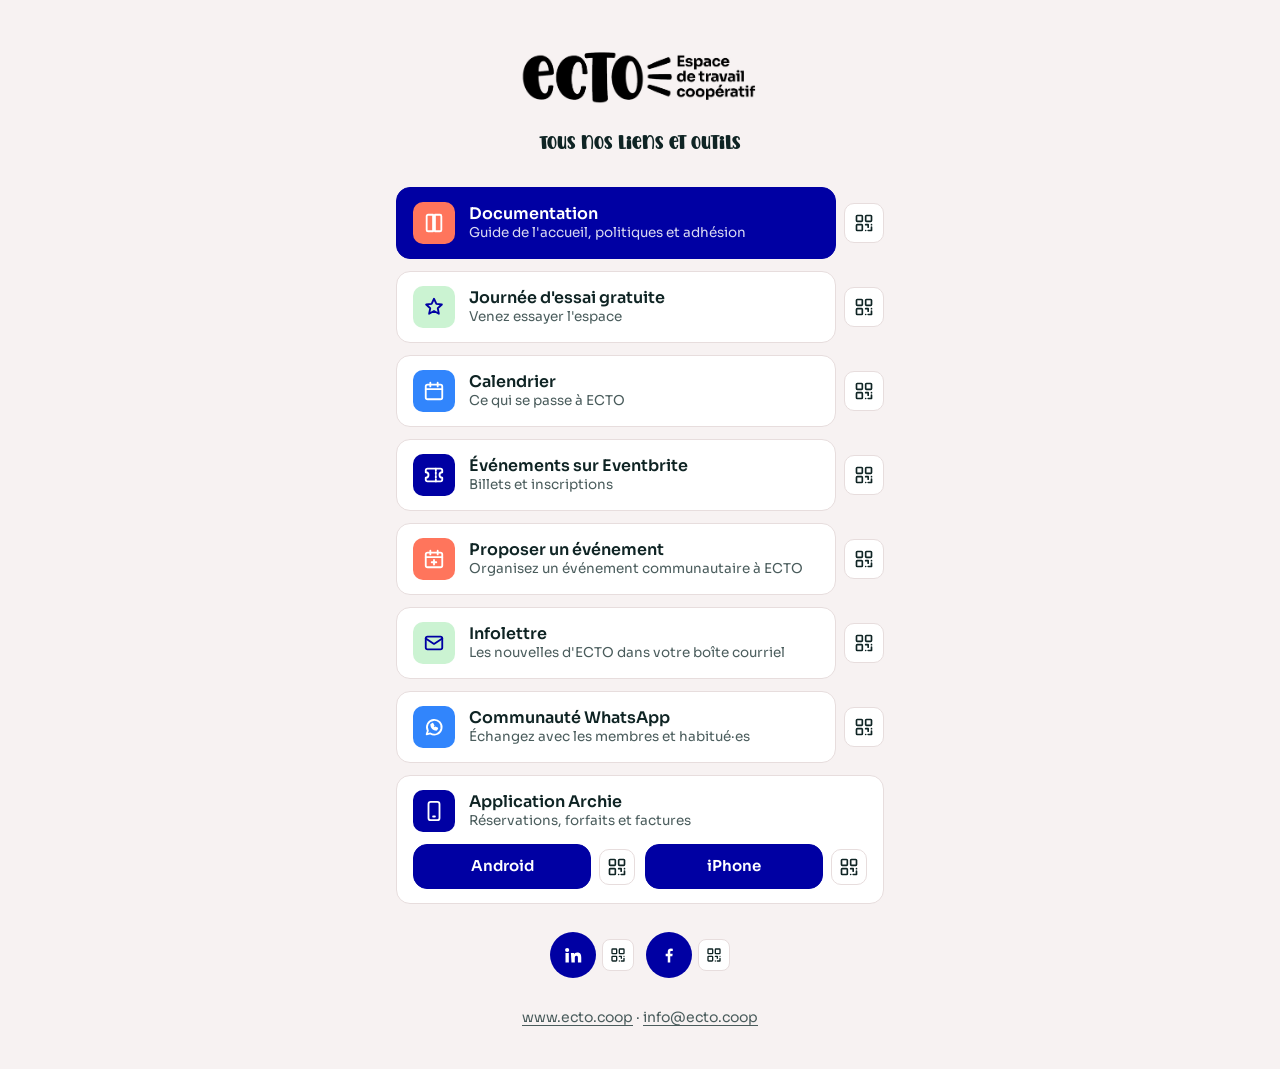
==== commit c053b847: "Add QR code buttons to the link page Each link gets a small square button that opens a dialog with t" ====
--- a/index.html
+++ b/index.html
@@ -66,8 +66,8 @@
           <span class="link-text"><strong>Application Archie</strong><small>Réservations, forfaits et factures</small></span>
         </div>
         <div class="link-pair-buttons">
-          <a class="link small" href="https://play.google.com/store/apps/details?id=com.getspacial.mobileapp">Android</a>
-          <a class="link small" href="https://apps.apple.com/app/id1516909512">iPhone</a>
+          <a class="link small" href="https://play.google.com/store/apps/details?id=com.getspacial.mobileapp" data-qr-title="Archie pour Android">Android</a>
+          <a class="link small" href="https://apps.apple.com/app/id1516909512" data-qr-title="Archie pour iPhone">iPhone</a>
         </div>
       </li>
     </ul>
@@ -89,5 +89,7 @@
       <a href="https://www.ecto.coop">www.ecto.coop</a> · <a href="mailto:info@ecto.coop">info@ecto.coop</a>
     </footer>
   </main>
+  <script src="assets/vendor/qrcode.min.js"></script>
+  <script src="assets/qr.js"></script>
 </body>
 </html>
--- a/assets/style.css
+++ b/assets/style.css
@@ -452,3 +452,81 @@
 
 .links-foot { text-align: center; margin-top: 28px; font-size: 14px; color: var(--muted); }
 .links-foot a { color: var(--muted); }
+
+/* ---------- Codes QR (page de liens) ---------- */
+.qr-wrap { display: flex; align-items: center; gap: 8px; min-width: 0; }
+.qr-wrap > .link { flex: 1; min-width: 0; }
+
+.qr-btn {
+  flex: none;
+  width: 40px;
+  height: 40px;
+  display: grid;
+  place-items: center;
+  padding: 0;
+  border-radius: 10px;
+  border: 1px solid var(--line);
+  background: var(--surface);
+  color: var(--ink);
+  cursor: pointer;
+  transition: border-color .15s, color .15s;
+}
+.qr-btn:hover { border-color: var(--accent); color: var(--accent); }
+.qr-btn:focus-visible { outline: 2px solid var(--ecto-bleu-clair); outline-offset: 2px; }
+.qr-btn svg { width: 20px; height: 20px; }
+
+.link-pair-buttons .qr-btn { width: 36px; height: 36px; }
+.socials .qr-wrap { gap: 6px; }
+.socials .qr-btn { width: 32px; height: 32px; border-radius: 8px; }
+.socials .qr-btn svg { width: 16px; height: 16px; }
+
+.qr-dialog {
+  width: min(360px, calc(100vw - 32px));
+  padding: 28px 24px 22px;
+  border: none;
+  border-radius: var(--radius);
+  background: var(--surface);
+  color: var(--ink);
+  text-align: center;
+  box-shadow: 0 20px 60px rgba(15, 36, 36, .3);
+}
+.qr-dialog::backdrop { background: rgba(15, 36, 36, .55); }
+.qr-dialog h2 {
+  font-family: var(--display);
+  font-weight: 400;
+  font-size: 26px;
+  line-height: 1.1;
+  margin: 0 32px 16px;
+}
+.qr-close {
+  position: absolute;
+  top: 12px;
+  right: 12px;
+  width: 36px;
+  height: 36px;
+  display: grid;
+  place-items: center;
+  padding: 0;
+  border: none;
+  border-radius: 50%;
+  background: transparent;
+  color: var(--muted);
+  cursor: pointer;
+}
+.qr-close:hover { background: var(--accent-soft); color: var(--ink); }
+.qr-close svg { width: 20px; height: 20px; }
+.qr-code {
+  display: block;
+  width: 240px;
+  max-width: 100%;
+  margin: 0 auto;
+  border-radius: 12px;
+  overflow: hidden;
+  border: 2px solid transparent;
+  transition: border-color .15s, transform .15s;
+}
+.qr-code:hover { border-color: var(--ecto-bleu-clair); transform: scale(1.02); }
+.qr-code:focus-visible { outline: 3px solid var(--ecto-bleu-clair); outline-offset: 3px; }
+.qr-code svg { display: block; width: 100%; height: auto; }
+.qr-hint { margin: 16px 0 4px; font-size: 14px; color: var(--muted); line-height: 1.45; }
+.qr-host { margin: 0; font-size: 13px; font-weight: 600; color: var(--accent); word-break: break-all; }
